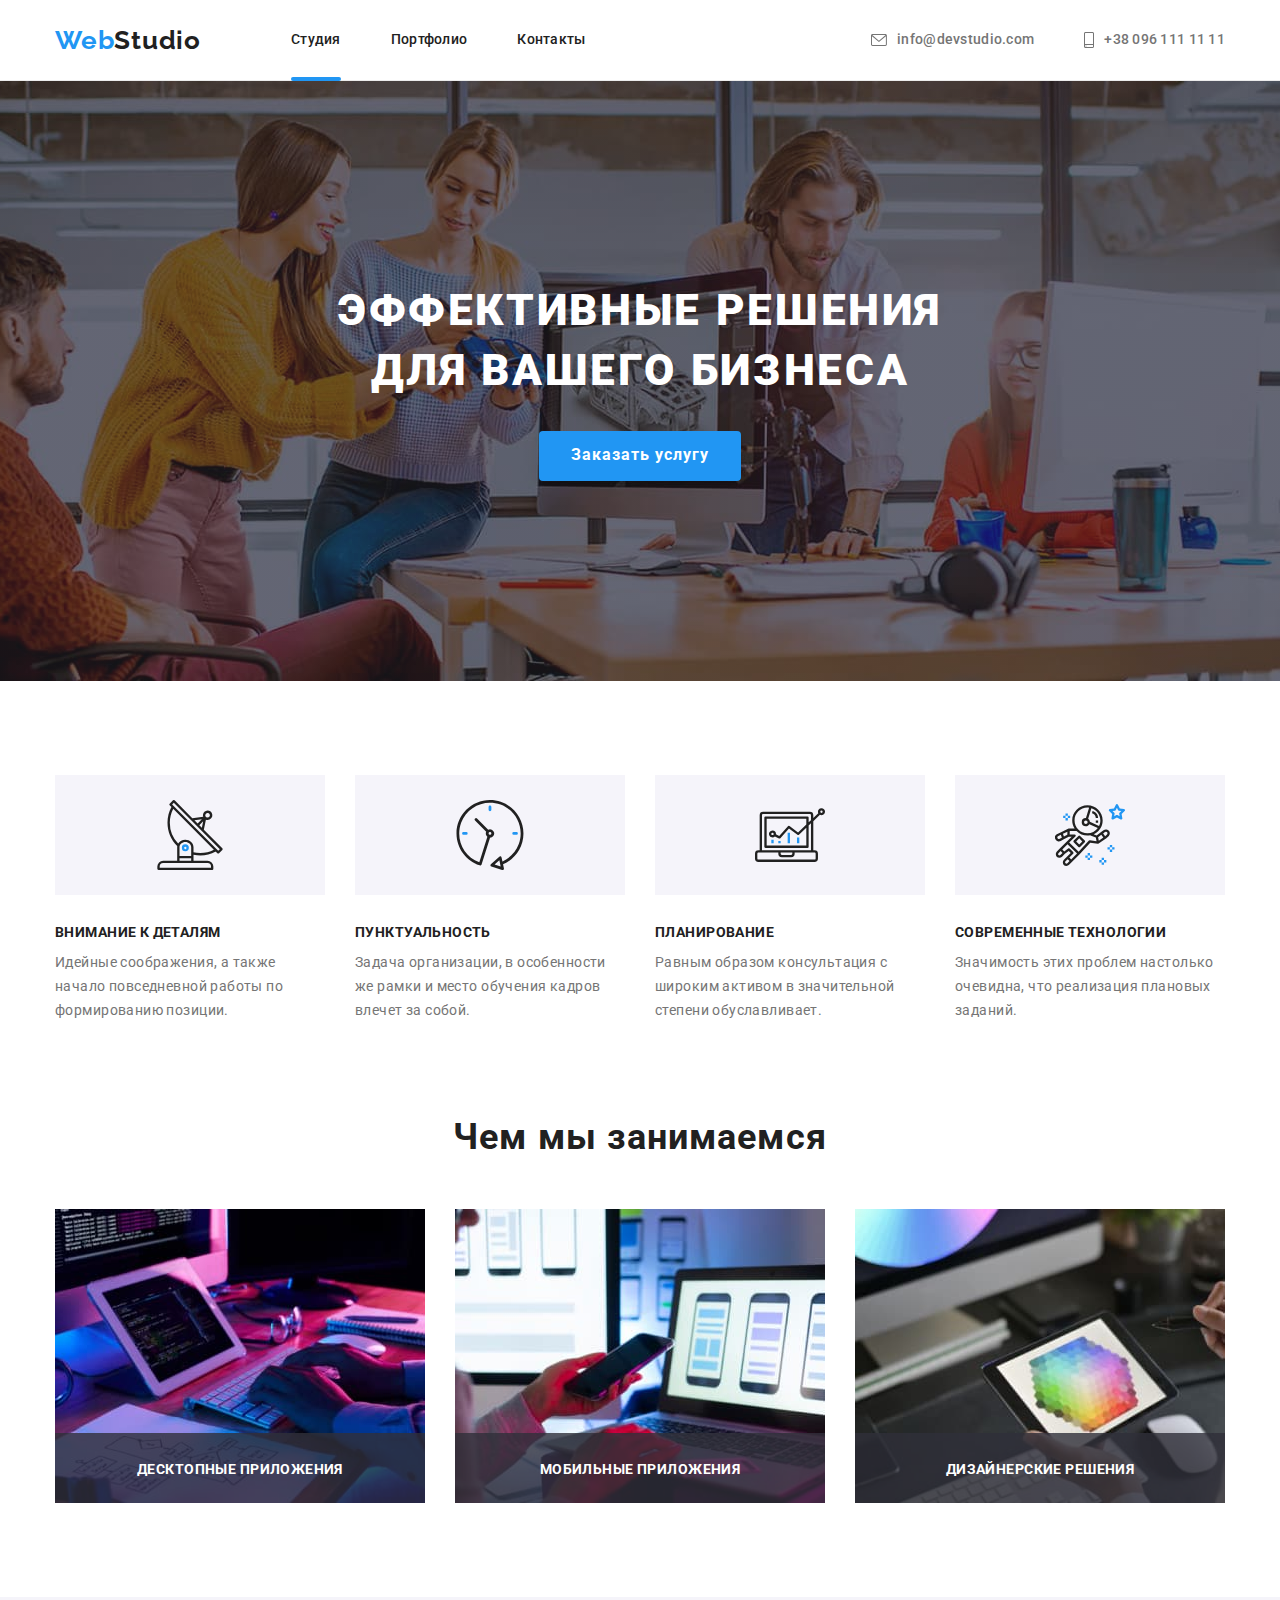
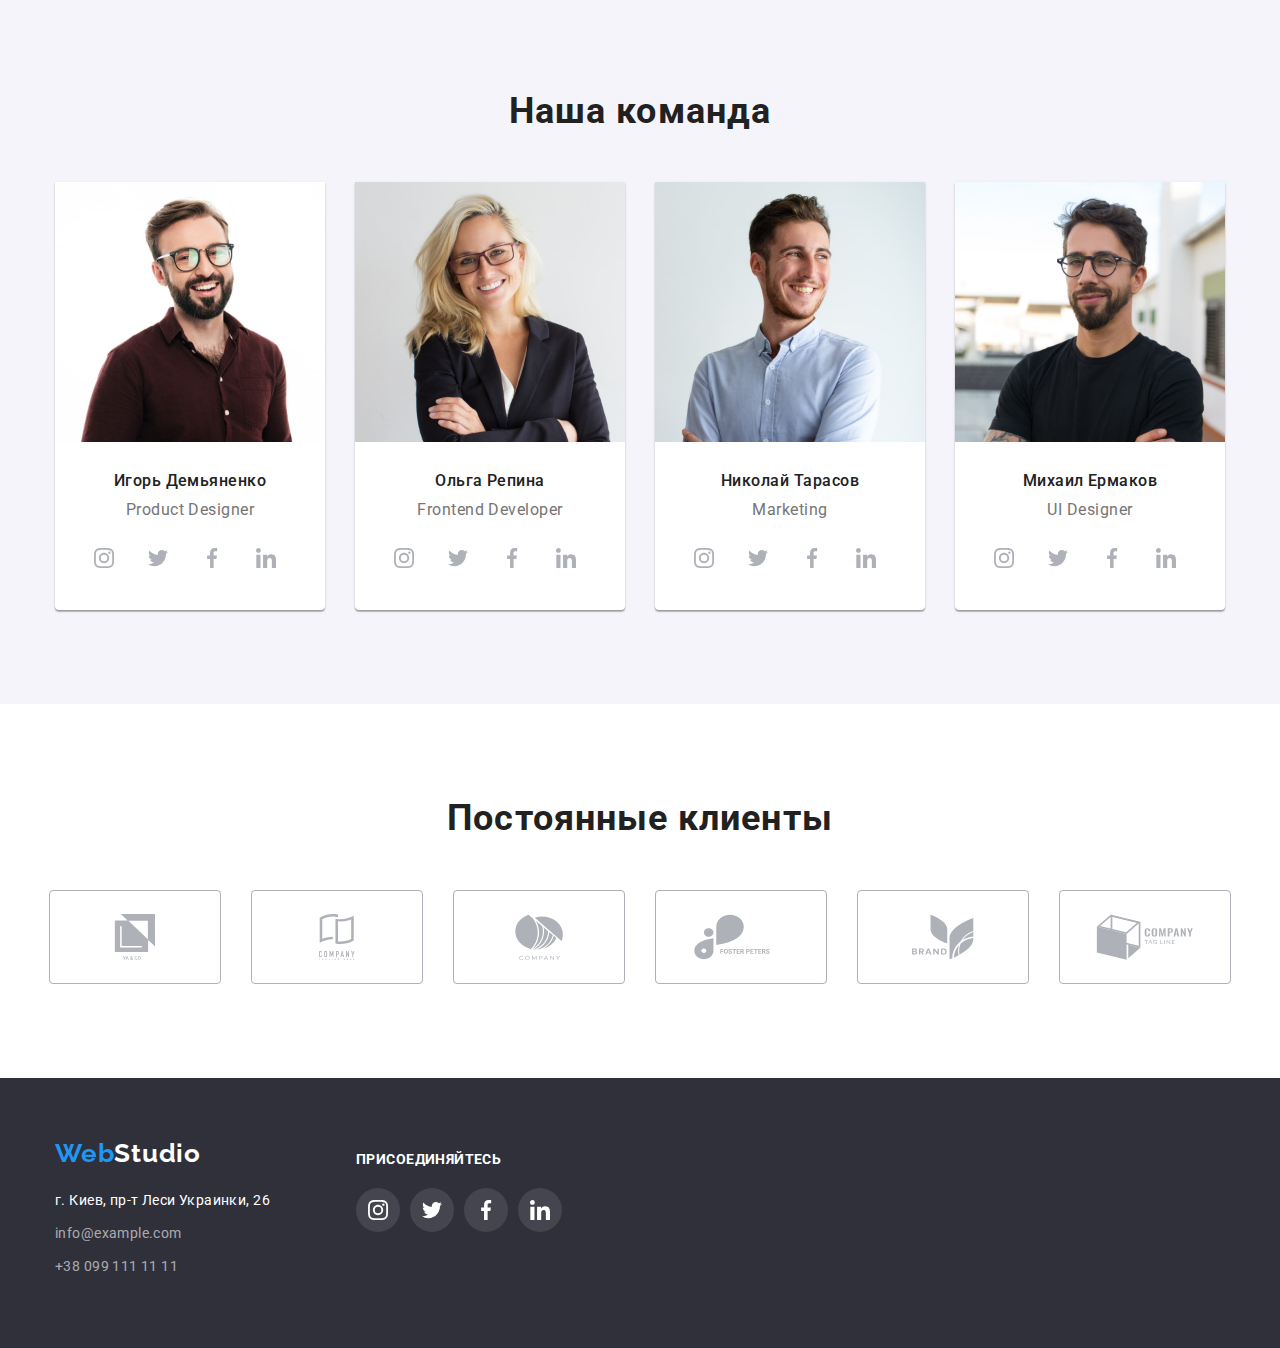
==== index.html @ ad92d6ac "task 6 start" ====
<!DOCTYPE html>
<html lang="ru">
  <head>
    <meta charset="UTF-8" />
    <meta http-equiv="X-UA-Compatible" content="IE=edge" />
    <meta name="viewport" content="width=device-width, initial-scale=1.0" />
    <title>Студия</title>
    <link rel="preconnect" href="https://fonts.googleapis.com" />
    <link rel="preconnect" href="https://fonts.gstatic.com" crossorigin />
    <link
      href="https://fonts.googleapis.com/css2?family=Raleway:wght@700&family=Roboto:wght@400;500;700;900&display=swap"
      rel="stylesheet"
    />
    <link
      rel="stylesheet"
      href="https://cdnjs.cloudflare.com/ajax/libs/modern-normalize/1.1.0/modern-normalize.min.css"
    />
    <link rel="stylesheet" href="./css/styles.css" />
  </head>
  <body>
    <!--header-->
    <header class="header">
      <div class="container">
        <nav class="main-nav">
          <a href="./index.html" class="logo logo-header"
            ><span class="logo-span">Web</span>Studio</a
          >
          <ul class="nav list">
            <li class="item">
              <a href="./index.html" class="link current">Студия</a>
            </li>
            <li class="item">
              <a href="./portfolio.html" class="link">Портфолио</a>
            </li>
            <li class="item"><a href="" class="link">Контакты</a></li>
          </ul>
          <ul class="nav-contakt list">
            <li class="item">
              <a href="mailto:info@devstudio.com" class="link contakt">
                <svg class="icon-header" width="16" height="12">
                  <use href="./images/icon.svg#icon-mail"></use>
                </svg>
                info@devstudio.com</a
              >
            </li>
            <li class="item">
              <a href="tel:+380961111111" class="link contakt">
                <svg class="icon-header" width="10" height="16">
                  <use href="./images/icon.svg#icon-smartphone"></use>
                </svg>
                +38 096 111 11 11</a
              >
            </li>
          </ul>
        </nav>
      </div>
    </header>
    <!--main-->
    <main>
      <!--order-->
      <section class="order">
        <h1 class="order-title">
          Эффективные решения <br />
          для вашего бизнеса
        </h1>
        <button
          data-modal-open
          class="order-button"
          name="button_order"
          type="button"
        >
          Заказать услугу
        </button>
        <div class="backdrop is-hidden" data-modal>
          <div class="modal">
            <button class="button-modal" type="button" data-modal-close>
              <svg class="close-icon">
                <use href="./images/icon.svg#icon-close"></use>
              </svg>
            </button>
          </div>
        </div>
      </section>
      <!-- our strengths-->
      <section class="section strengths">
        <div class="container">
          <h2 class="hide">Наши сильные качества</h2>
          <ul class="strengths-list list">
            <li class="item">
              <div class="icon-strengths-fon">
                <svg class="icon-strengths">
                  <use href="./images/icon.svg#icon-antenna"></use>
                </svg>
              </div>
              <h3 class="strengths-title">Внимание к деталям</h3>
              <p class="strengths-text">
                Идейные соображения, а также начало повседневной работы по
                формированию позиции.
              </p>
            </li>
            <li class="item">
              <div class="icon-strengths-fon">
                <svg class="icon-strengths">
                  <use href="./images/icon.svg#icon-clock"></use>
                </svg>
              </div>
              <h3 class="strengths-title">Пунктуальность</h3>
              <p class="strengths-text">
                Задача организации, в особенности же рамки и место обучения
                кадров влечет за собой.
              </p>
            </li>
            <li class="item">
              <div class="icon-strengths-fon">
                <svg class="icon-strengths">
                  <use href="./images/icon.svg#icon-diagram"></use>
                </svg>
              </div>
              <h3 class="strengths-title">Планирование</h3>
              <p class="strengths-text">
                Равным образом консультация с широким активом в значительной
                степени обуславливает.
              </p>
            </li>
            <li class="item">
              <div class="icon-strengths-fon">
                <svg class="icon-strengths">
                  <use href="./images/icon.svg#icon-astronaut"></use>
                </svg>
              </div>
              <h3 class="strengths-title">Современные технологии</h3>
              <p class="strengths-text">
                Значимость этих проблем настолько очевидна, что реализация
                плановых заданий.
              </p>
            </li>
          </ul>
        </div>
      </section>
      <!--project -->
      <section class="section">
        <div class="container">
          <h2 class="section-title">Чем мы занимаемся</h2>
          <ul class="project-list list">
            <li class="item">
              <div class="project-name">
                <img
                  src="./images/box_1.jpg"
                  alt="Проект-1"
                  width="370"
                  height="294"
                />
                <p class="project-label">Десктопные приложения</p>
              </div>
            </li>
            <li class="item">
              <div class="project-name">
                <img
                  src="./images/box_2.jpg"
                  alt="Проект-2"
                  width="370"
                  height="294"
                />
                <p class="project-label">Мобильные приложения</p>
              </div>
            </li>
            <li class="item">
              <div class="project-name">
                <img
                  src="./images/box_3.jpg"
                  alt="Проект-3"
                  width="370"
                  height="294"
                />
                <p class="project-label">Дизайнерские решения</p>
              </div>
            </li>
          </ul>
        </div>
      </section>
      <!--team-->
      <section class="section team">
        <div class="container">
          <h2 class="section-title">Наша команда</h2>
          <ul class="team-list list">
            <li class="item">
              <img
                src="./images/team_card_1.jpg"
                alt="Игорь Демьяненко"
                width="270"
                height="260"
              />
              <div class="team-text-title">
                <h3 class="team-title">Игорь Демьяненко</h3>
                <p class="team-text">Product Designer</p>
                <ul class="social-list list">
                  <li class="item-social">
                    <a href="" class="social-team">
                      <svg class="icon-team">
                        <use href="./images/icon.svg#icon-instagram"></use>
                      </svg>
                    </a>
                  </li>
                  <li class="item-social">
                    <a href="" class="social-team">
                      <svg class="icon-team">
                        <use href="./images/icon.svg#icon-twitter"></use>
                      </svg>
                    </a>
                  </li>
                  <li class="item-social">
                    <a href="" class="social-team">
                      <svg class="icon-team">
                        <use href="./images/icon.svg#icon-facebook"></use>
                      </svg>
                    </a>
                  </li>
                  <li class="item-social">
                    <a href="" class="social-team">
                      <svg class="icon-team">
                        <use href="./images/icon.svg#icon-linkedin"></use>
                      </svg>
                    </a>
                  </li>
                </ul>
              </div>
            </li>
            <li class="item">
              <img
                src="./images/team_card_2.jpg"
                alt="Ольга Репина"
                width="270"
                height="260"
              />
              <div class="team-text-title">
                <h3 class="team-title">Ольга Репина</h3>
                <p class="team-text">Frontend Developer</p>
                <ul class="social-list list">
                  <li class="item-social">
                    <a href="" class="social-team">
                      <svg class="icon-team">
                        <use href="./images/icon.svg#icon-instagram"></use>
                      </svg>
                    </a>
                  </li>
                  <li class="item-social">
                    <a href="" class="social-team">
                      <svg class="icon-team">
                        <use href="./images/icon.svg#icon-twitter"></use>
                      </svg>
                    </a>
                  </li>
                  <li class="item-social">
                    <a href="" class="social-team">
                      <svg class="icon-team">
                        <use href="./images/icon.svg#icon-facebook"></use>
                      </svg>
                    </a>
                  </li>
                  <li class="item-social">
                    <a href="" class="social-team">
                      <svg class="icon-team">
                        <use href="./images/icon.svg#icon-linkedin"></use>
                      </svg>
                    </a>
                  </li>
                </ul>
              </div>
            </li>
            <li class="item">
              <img
                src="./images/team_card_3.jpg"
                alt="Николай Тарасов"
                width="270"
                height="260"
              />
              <div class="team-text-title">
                <h3 class="team-title">Николай Тарасов</h3>
                <p class="team-text">Marketing</p>
                <ul class="social-list list">
                  <li class="item-social">
                    <a href="" class="social-team">
                      <svg class="icon-team">
                        <use href="./images/icon.svg#icon-instagram"></use>
                      </svg>
                    </a>
                  </li>
                  <li class="item-social">
                    <a href="" class="social-team">
                      <svg class="icon-team">
                        <use href="./images/icon.svg#icon-twitter"></use>
                      </svg>
                    </a>
                  </li>
                  <li class="item-social">
                    <a href="" class="social-team">
                      <svg class="icon-team">
                        <use href="./images/icon.svg#icon-facebook"></use>
                      </svg>
                    </a>
                  </li>
                  <li class="item-social">
                    <a href="" class="social-team">
                      <svg class="icon-team">
                        <use href="./images/icon.svg#icon-linkedin"></use>
                      </svg>
                    </a>
                  </li>
                </ul>
              </div>
            </li>
            <li class="item">
              <img
                src="./images/team_card_4.jpg"
                alt="Михаил Ермаков"
                width="270"
                height="260"
              />
              <div class="team-text-title">
                <h3 class="team-title">Михаил Ермаков</h3>
                <p class="team-text">UI Designer</p>
                <ul class="social-list list">
                  <li class="item-social">
                    <a href="" class="social-team">
                      <svg class="icon-team">
                        <use href="./images/icon.svg#icon-instagram"></use>
                      </svg>
                    </a>
                  </li>
                  <li class="item-social">
                    <a href="" class="social-team">
                      <svg class="icon-team">
                        <use href="./images/icon.svg#icon-twitter"></use>
                      </svg>
                    </a>
                  </li>
                  <li class="item-social">
                    <a href="" class="social-team">
                      <svg class="icon-team">
                        <use href="./images/icon.svg#icon-facebook"></use>
                      </svg>
                    </a>
                  </li>
                  <li class="item-social">
                    <a href="" class="social-team">
                      <svg class="icon-team">
                        <use href="./images/icon.svg#icon-linkedin"></use>
                      </svg>
                    </a>
                  </li>
                </ul>
              </div>
            </li>
          </ul>
        </div>
      </section>
      <section class="section client">
        <h2 class="section-title">Постоянные клиенты</h2>
        <ul class="client-list list">
          <li class="item-client">
            <a href="" class="link-icon-client">
              <svg class="icon-client">
                <use href="./images/icon.svg#icon-company"></use>
              </svg>
            </a>
          </li>
          <li class="item-client">
            <a href="" class="link-icon-client">
              <svg class="icon-client">
                <use href="./images/icon.svg#icon-company1"></use>
              </svg>
            </a>
          </li>
          <li class="item-client">
            <a href="" class="link-icon-client">
              <svg class="icon-client">
                <use href="./images/icon.svg#icon-company2"></use>
              </svg>
            </a>
          </li>
          <li class="item-client">
            <a href="" class="link-icon-client">
              <svg class="icon-client">
                <use href="./images/icon.svg#icon-company3"></use>
              </svg>
            </a>
          </li>
          <li class="item-client">
            <a href="" class="link-icon-client">
              <svg class="icon-client">
                <use href="./images/icon.svg#icon-company4"></use>
              </svg>
            </a>
          </li>
          <li class="item-client">
            <a href="" class="link-icon-client">
              <svg class="icon-client">
                <use href="./images/icon.svg#icon-company5"></use>
              </svg>
            </a>
          </li>
        </ul>
      </section>
    </main>
    <!--footer-->
    <footer class="footer">
      <div class="container">
        <ul class="footer-list list">
          <li class="item">
            <a href="./index.html" class="logo"
              ><span class="logo-span">Web</span>Studio</a
            >
            <address class="address">
              <ul class="list">
                <li class="list-address">
                  <a
                    href="https://goo.gl/maps/rNsayfPr7um2PbQCA"
                    target="_blank"
                    class="link-google"
                    >г. Киев, пр-т Леси Украинки, 26
                  </a>
                </li>
                <li class="list-address">
                  <a href="mailto:info@example.com" class="link link-footer"
                    >info@example.com</a
                  >
                </li>
                <li class="list-address">
                  <a href="tel:+380991111111" class="link link-footer"
                    >+38 099 111 11 11</a
                  >
                </li>
              </ul>
            </address>
          </li>
          <li class="item">
            <h3 class="social-title">ПРИСОЕДИНЯЙТЕСЬ</h3>
            <ul class="footer-social-list list">
              <li class="footer-item-social">
                <a href="" class="link-icon-footer">
                  <svg class="icon-footer">
                    <use href="./images/icon.svg#icon-instagram"></use>
                  </svg>
                </a>
              </li>
              <li class="footer-item-social">
                <a href="" class="link-icon-footer">
                  <svg class="icon-footer">
                    <use href="./images/icon.svg#icon-twitter"></use>
                  </svg>
                </a>
              </li>
              <li class="footer-item-social">
                <a href="" class="link-icon-footer">
                  <svg class="icon-footer">
                    <use href="./images/icon.svg#icon-facebook"></use>
                  </svg>
                </a>
              </li>
              <li class="footer-item-social">
                <a href="" class="link-icon-footer">
                  <svg class="icon-footer">
                    <use href="./images/icon.svg#icon-linkedin"></use>
                  </svg>
                </a>
              </li>
            </ul>
          </li>
        </ul>
      </div>
    </footer>
    <script src="./js/modal.js"></script>
  </body>
</html>
---- css/styles.css ----
:root {
  --main-text-color: #212121;
  --second-text-color: #757575;
  --blue-color: #2196f3;
  --white-color: #fff;
  --background-color: #2f303a;
  --footer-link-color: rgba(255, 255, 255, 0.6);
  --main-background-color: #e5e5e5;
  --second-background-color: #f5f4fa;
  --header-border-color: #ececec;
  --portfolio-border-color: #eee;
  --social-team-color: #afb1b8;
  --social-footer-color: rgba(255, 255, 255, 0.1);
  --order-background-color: #c4c4c4;
  --backdrop-background-color: rgba(0, 0, 0, 0.2);
  --project-name-background-color: rgba(47, 48, 58, 0.8);
}
body {
  font-family: "Roboto", sans-serif;
  color: var(--main-text-color);
  background-color: var(--white-color);
}
/* Утиліти */
:active,
:hover,
:focus {
  outline: 0;
  outline-offset: 0;
}

h2,
h3,
h4,
h5 {
  font-size: 100%;
  font-weight: normal;
}
.list {
  padding: 0;
  margin: 0;
  list-style: none;
}
.container {
  margin-left: auto;
  margin-right: auto;
  padding-left: 15px;
  padding-right: 15px;
  width: 1200px;
}
.section {
  padding-top: 94px;
  padding-bottom: 94px;
}
/* button */
.portfolio-button {
  font-weight: 500;
  font-size: 16px;
  line-height: 1.62;
  text-align: center;
  letter-spacing: 0.03em;
  border-radius: 4px;
  border: none;
  cursor: pointer;
  padding-left: 22px;
  padding-right: 22px;
  padding-top: 6px;
  padding-bottom: 6px;
  background-color: var(--second-background-color);

  transition: color 250ms cubic-bezier(0.4, 0, 0.2, 1),
    background-color 250ms cubic-bezier(0.4, 0, 0.2, 1),
    box-shadow 250ms cubic-bezier(0.4, 0, 0.2, 1),
    border-radius 250ms cubic-bezier(0.4, 0, 0.2, 1);
}

.portfolio-button:hover,
.portfolio-button:focus {
  color: var(--white-color);
  background-color: var(--blue-color);
  box-shadow: 0px 3px 1px rgba(0, 0, 0, 0.1), 0px 1px 2px rgba(0, 0, 0, 0.08),
    0px 2px 2px rgba(0, 0, 0, 0.12);
  border-radius: 4px;
}
.order-button {
  font-weight: 700;
  font-size: 16px;
  line-height: 1.16;
  letter-spacing: 0.06em;
  box-shadow: 0px 4px 4px rgba(0, 0, 0, 0.15);
  border-radius: 4px;
  border: none;
  cursor: pointer;
  min-width: 200px;
  min-height: 50px;
  padding: 10px 32px;
  color: var(--white-color);
  background-color: var(--blue-color);
}
/* header */

.header {
  border-bottom: 1px solid var(--header-border-color);
}

.main-nav {
  font-weight: 500;
  font-size: 14px;
  line-height: 1.14;
  letter-spacing: 0.02em;
  display: flex;
  align-items: center;
}
.nav {
  display: flex;
  margin-left: 90px;
}
.nav .item:not(:last-child) {
  margin-right: 50px;
}
.main-nav .link {
  display: block;
  padding-top: 32px;
  padding-bottom: 32px;
}
.current {
  position: relative;
}

.current::after {
  content: "";

  position: absolute;
  left: 0;
  bottom: -1px;
  display: block;
  width: 100%;

  height: 4px;
  border-radius: 2px;
  background-color: var(--blue-color);
}
.hide {
  display: none;
}

.link {
  color: var(--main-text-color);
  text-decoration: none;

  transition: fill 250ms cubic-bezier(0.4, 0, 0.2, 1),
    color 250ms cubic-bezier(0.4, 0, 0.2, 1);
}
.link:hover,
.link:focus {
  color: var(--blue-color);
  fill: var(--blue-color);
}
.nav-contakt,
.nav-contakt .link {
  display: flex;
  margin-left: auto;
  align-items: center;
}

.nav-contakt .item:not(:last-child) {
  margin-right: 50px;
}
.contakt {
  color: var(--second-text-color);
  fill: var(--second-text-color);
}
.icon-header {
  margin-right: 10px;
}

/* portfolio */
.portfolio-nav {
  margin-bottom: 50px;
  display: flex;
  justify-content: center;
}
.portfolio-nav .item {
  margin-right: 8px;
}
.portfolio-project {
  display: flex;
  flex-wrap: wrap;
  position: relative;
}

.portfolio-project img {
  display: block;
}
.portfolio-project .item {
  /* width: calc(100%-60px / 3); */

  margin-right: 30px;
  margin-bottom: 30px;
  cursor: pointer;
  width: 370px;

  transition: box-shadow 250ms cubic-bezier(0.4, 0, 0.2, 1);
}

.portfolio-project .item:hover {
  box-shadow: 0px 1px 1px rgba(0, 0, 0, 0.12), 0px 4px 4px rgba(0, 0, 0, 0.06),
    1px 4px 6px rgba(0, 0, 0, 0.16);
}
.box {
  overflow: hidden;
  position: relative;
}

.description {
  margin: 0;
  padding: 0;
  top: 0;
  left: 0;
  width: 100%;
  height: 100%;
  content: "";
  position: absolute;
  background-color: rgba(33, 150, 243, 0.9);

  opacity: 0;
  transform: translateY(+100%);
  transition: transform 250ms cubic-bezier(0.4, 0, 0.2, 1),
    opacity 250ms cubic-bezier(0.4, 0, 0.2, 1);
}

.item:hover .description {
  transform: translateY(0);
  opacity: 1;
}
.description > p {
  margin: 0;
  font-size: 18px;
  line-height: 1.55;
  letter-spacing: 0.03em;
  color: var(--white-color);
  padding-left: 24px;
  padding-right: 24px;
  padding-top: 63px;
  padding-bottom: 63px;
}

.portfolio-border {
  border: 1px solid var(--portfolio-border-color);
  padding-left: 24px;
  padding-right: 24px;
  padding-top: 20px;
  padding-bottom: 20px;
}
.portfolio-project .item:nth-child(3n) {
  margin-right: 0;
}
.portfolio-project .item:nth-last-child(-n + 3) {
  margin-bottom: 0;
}
.portfolio-title {
  margin-top: 0px;
  margin-bottom: 4px;
  font-weight: 700;
  font-size: 18px;
  line-height: 2;
  letter-spacing: 0.06em;
}
.portfolio-text {
  margin-bottom: 0px;
  margin-top: 0;
  font-size: 16px;
  line-height: 1.87;
  letter-spacing: 0.03em;
  color: var(--second-text-color);
}
/* order */
.order {
  padding-top: 200px;
  padding-bottom: 200px;
  background-repeat: no-repeat;
  background-position: center;
  background-size: cover;
  text-align: center;
  margin-left: auto;
  margin-right: auto;
  max-width: 1600px;
  min-height: 600px;
  background-image: linear-gradient(
      to right,
      rgba(47, 48, 58, 0.4),
      rgba(47, 48, 58, 0.4)
    ),
    url("../images/bg-hero.jpg");
  background-color: var(--order-background-color);
}
.order-title {
  margin-top: 0;
  margin-bottom: 30px;
  font-weight: 900;
  font-size: 44px;
  line-height: 1.36;
  letter-spacing: 0.06em;
  text-transform: uppercase;
  color: var(--white-color);
}
.section-title {
  margin-top: 0;
  margin-bottom: 50px;
  font-weight: 700;
  font-size: 36px;
  line-height: 1.16;
  text-align: center;
  letter-spacing: 0.03em;
}

.backdrop.is-hidden {
  opacity: 0;
  pointer-events: none;
}
.backdrop.is-hidden .modal {
  transform: translate(-50%, -50%) scale(1.1);
}
.backdrop {
  position: fixed;
  top: 0;
  left: 0;
  width: 100%;
  height: 100%;
  z-index: 99;

  background-color: var(--backdrop-background-color);

  opacity: 1;
  transition: opacity 250ms cubic-bezier(0.4, 0, 0.2, 1);
}
.modal {
  position: absolute;
  top: 50%;
  left: 50%;
  transform: translate(-50%, -50%) scale(1);
  transition: transform 250ms cubic-bezier(0.4, 0, 0.2, 1);

  width: 528px;
  height: 581px;

  background-color: var(--white-color);
}

.close-icon {
  width: 30px;
  height: 30px;
}
.button-modal {
  display: flex;
  margin-left: auto;
  margin-right: 8px;
  margin-top: 8px;

  border-radius: 50%;
  border: none;
  padding: 0;
  background: none;
  cursor: pointer;
}
/* our strengths */

.section.strengths {
  padding-bottom: 0;
}

.strengths-title {
  margin-top: 0;
  margin-bottom: 10px;
  font-weight: 700;
  font-size: 14px;
  line-height: 1.14;
  letter-spacing: 0.03em;
  text-transform: uppercase;
}
.strengths-text {
  margin-top: 0;
  margin-bottom: 0;
  font-size: 14px;
  line-height: 1.71;
  letter-spacing: 0.03em;
  color: var(--second-text-color);
}
.strengths-list {
  display: flex;
  flex-wrap: wrap;
}
.strengths-list .item {
  width: 270px;
}

.strengths-list .item:not(:last-child) {
  margin-right: 30px;
}

.icon-strengths-fon {
  display: flex;
  justify-content: center;
  align-items: center;

  padding: 0;
  border: none;
  background: var(--second-background-color);
  height: 120px;
  width: 270px;
  margin-bottom: 30px;
  cursor: pointer;
}
.icon-strengths {
  width: 70px;
  height: 70px;
}
/* .icon-strengths-fon:hover {
  box-shadow: 0px 1px 1px rgba(0, 0, 0, 0.12), 0px 4px 4px rgba(0, 0, 0, 0.06),
    1px 4px 6px rgba(0, 0, 0, 0.16);
} */
/* .strengths-list .item::before {
  display: block;
  content: "";
  height: 120px;
  background: var(--second-background-color);
  background-size: 70px 70px;
  background-repeat: no-repeat;
  background-position: center;
  margin-bottom: 30px;
}

.strengths-list .item:nth-child(1)::before {
  background-image: url("../images/antenna.svg");
}
.strengths-list .item:nth-child(2)::before {
  background-image: url("../images/clock.svg");
}
.strengths-list .item:nth-child(3)::before {
  background-image: url("../images/diagram.svg");
}
.strengths-list .item:nth-child(4)::before {
  background-image: url("../images/astronaut.svg");
} */
/* project */
.project-list {
  display: flex;
  flex-wrap: wrap;
}
.project-list .item {
  width: 370px;
  height: 294px;

  margin-right: 30px;
  margin-bottom: 30px;
}
.project-list .item:nth-child(3n) {
  margin-right: 0;
}
.project-list .item:nth-last-child(-n + 3) {
  margin-bottom: 0;
}
.project-name {
  position: relative;
}
.project-name img {
  display: block;
}
.project-name > .project-label {
  position: absolute;

  margin: 0;
  bottom: 0;
  left: 0;
  width: 100%;
  height: 70px;
  padding-top: 27px;
  padding-bottom: 27px;

  text-align: center;
  color: var(--white-color);
  font-weight: 700;
  font-size: 14px;
  line-height: 1.35;
  text-align: center;
  letter-spacing: 0.03em;
  text-transform: uppercase;

  background-color: var(--project-name-background-color);
}
/* team */
.team {
  background-color: var(--second-background-color);
}

.team img {
  display: block;
}
.team-text-title {
  text-align: center;
  padding-top: 30px;
  padding-bottom: 30px;
  font-size: 16px;
  line-height: 1.18;
  letter-spacing: 0.03em;
}
.social-list {
  display: flex;
  flex-wrap: wrap;
  justify-content: center;
  margin-top: 16px;
}

.item-social:nth-child(4n) {
  margin-right: 0;
}

.social-team {
  display: block;
  margin-right: 10px;
  border-radius: 50%;
  fill: var(--social-team-color);

  transition: fill 250ms cubic-bezier(0.4, 0, 0.2, 1),
    background-color 250ms cubic-bezier(0.4, 0, 0.2, 1);
}

.icon-team {
  display: block;
  padding-top: 12px;
  padding-bottom: 12px;
  width: 44px;
  height: 44px;
}
.social-team:hover,
.social-team:focus {
  fill: var(--white-color);
  background-color: var(--blue-color);
}

.team-title {
  margin-top: 0;
  margin-bottom: 10px;
  font-weight: 500;

  color: var(--main-text-color);
}
.team-text {
  margin-bottom: 0px;
  margin-top: 0px;
  color: var(--second-text-color);
}
.team-list {
  display: flex;
  flex-wrap: wrap;
}
.team-list .item {
  background-color: var(--white-color);
  box-shadow: 0px 1px 3px rgba(0, 0, 0, 0.12), 0px 1px 1px rgba(0, 0, 0, 0.14),
    0px 2px 1px rgba(0, 0, 0, 0.2);
  border-radius: 0px 0px 4px 4px;
  margin-right: 30px;
  margin-bottom: 30px;
}
.team-list .item:nth-child(4n) {
  margin-right: 0;
}
.team-list .item:nth-last-child(-n + 4) {
  margin-bottom: 0;
}
/* client */
.client-list {
  display: flex;
  flex-wrap: wrap;
  justify-content: center;
}

.item-client {
  display: flex;
  justify-content: center;
  align-items: center;
  margin-right: 30px;
}

.link-icon-client {
  fill: var(--social-team-color);
  border: 1px solid var(--social-team-color);
  border-radius: 4px;

  transition: fill 250ms cubic-bezier(0.4, 0, 0.2, 1),
    border-color 250ms cubic-bezier(0.4, 0, 0.2, 1);
}
.icon-client {
  display: block;
  padding-top: 23px;
  padding-bottom: 23px;
  width: 170px;
  height: 92px;
}
.item-client:nth-child(6n) {
  margin-right: 0;
}
.link-icon-client:hover,
.link-icon-client:focus {
  fill: var(--blue-color);
  border-color: var(--blue-color);
}

/* footer */
.footer {
  padding-top: 60px;
  padding-bottom: 60px;
  background-color: var(--background-color);
}

.address {
  margin-top: 20px;
  font-style: normal;
  font-size: 14px;
  line-height: 1.71;
  letter-spacing: 0.03em;
}
.list-address {
  margin-top: 0;
  margin-bottom: 9px;
}

.link-google {
  color: var(--white-color);
  text-decoration: none;
}
.link-footer {
  color: var(--footer-link-color);
}

.logo {
  font-family: "Raleway", sans-serif;
  font-weight: 700;
  font-size: 26px;
  line-height: 1.19;
  letter-spacing: 0.03em;
  color: var(--white-color);
  text-decoration: none;
}

.logo-span {
  color: var(--blue-color);
}
.logo-header {
  color: var(--main-text-color);
}

.social-title {
  font-weight: 700;
  font-size: 14px;
  line-height: 1.14;
  letter-spacing: 0.03em;
  text-transform: uppercase;
  color: var(--white-color);
}
.footer-list .item {
  width: 271px;
  margin-right: 30px;
}

.footer-list {
  display: flex;
}

.footer-social-list {
  display: flex;
  flex-wrap: wrap;
  margin-top: 20px;
}

.footer-item-social {
  display: flex;
  margin-right: 10px;
  width: 44px;
  height: 44px;
  align-items: center;
  justify-content: center;
}

.footer-item-social:nth-child(4n) {
  margin-right: 0;
}
.link-icon-footer {
  display: block;
  fill: var(--white-color);
  background-color: var(--social-footer-color);
  border-radius: 50%;

  transition: background-color 250ms cubic-bezier(0.4, 0, 0.2, 1);
}

.icon-footer {
  display: block;
  padding-top: 12px;
  padding-bottom: 12px;
  width: 44px;
  height: 44px;
}
.link-icon-footer:hover,
.link-icon-footer:focus {
  background-color: var(--blue-color);
}
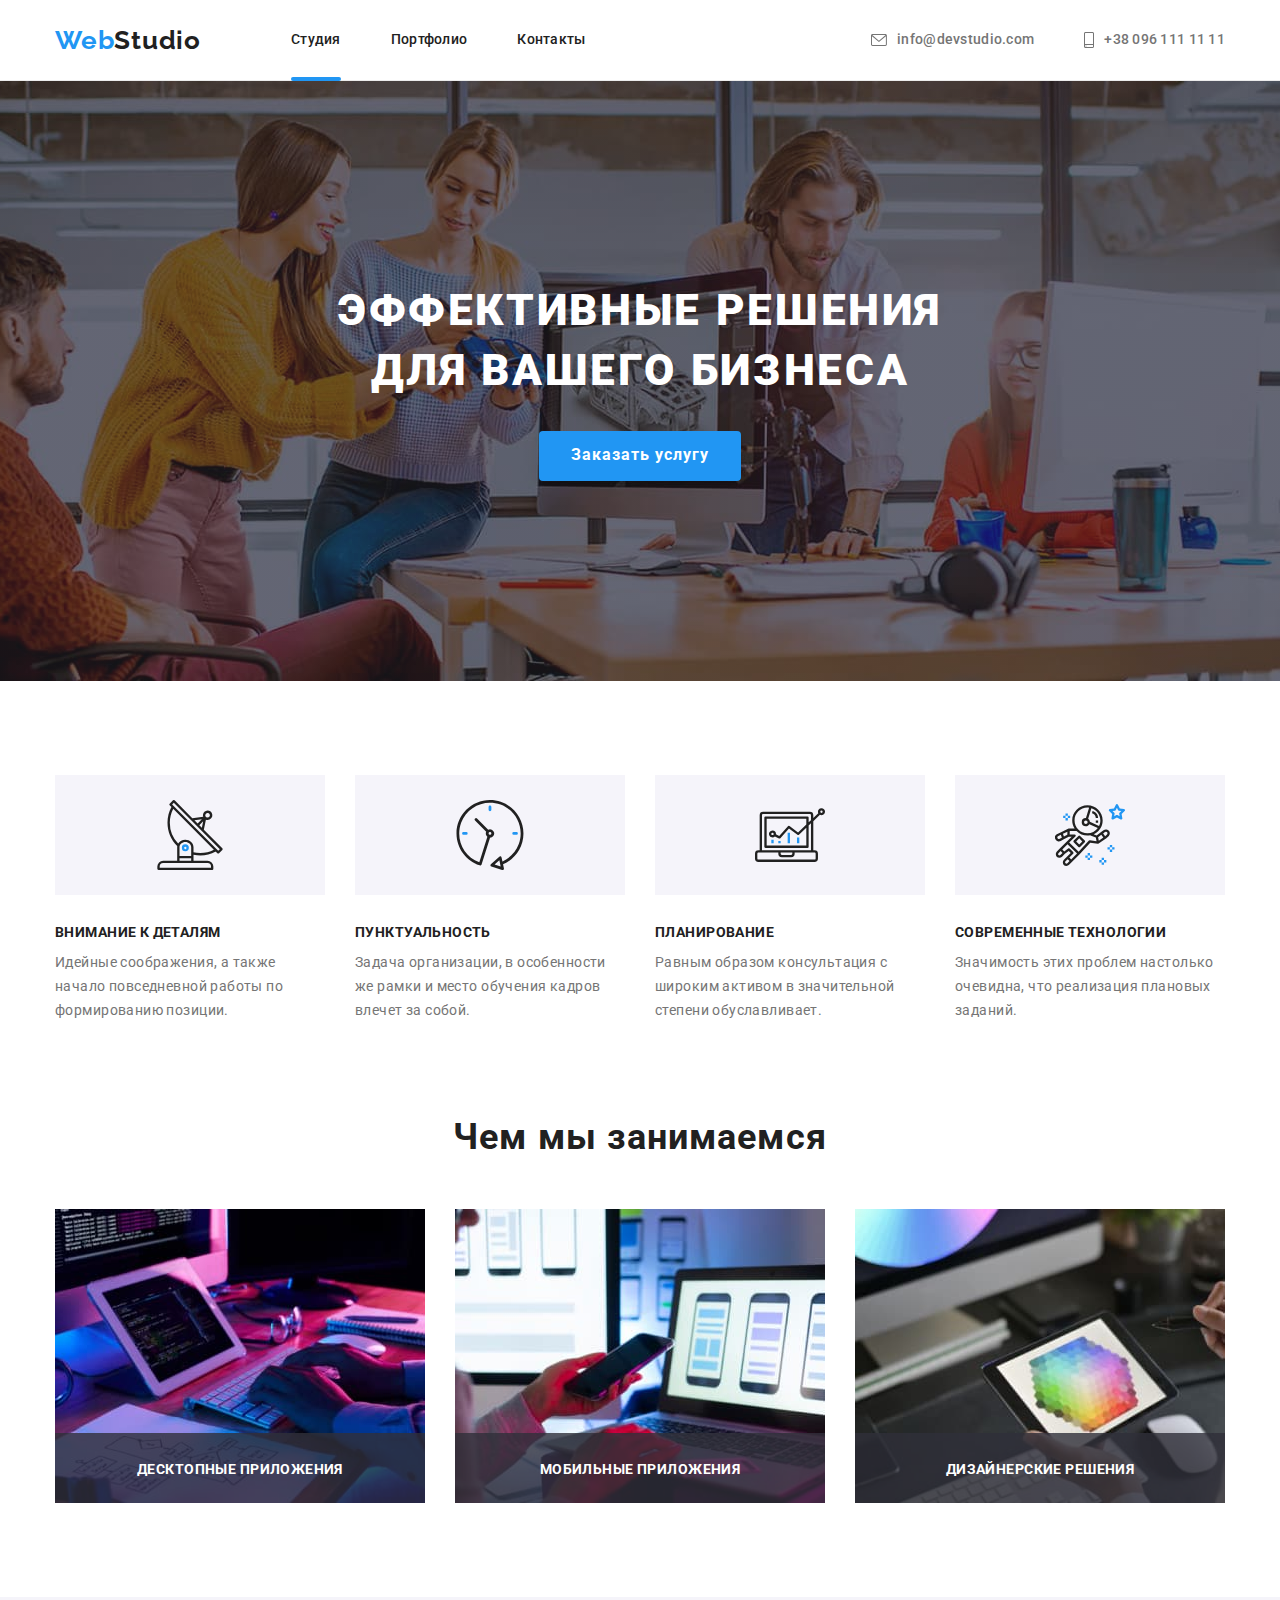
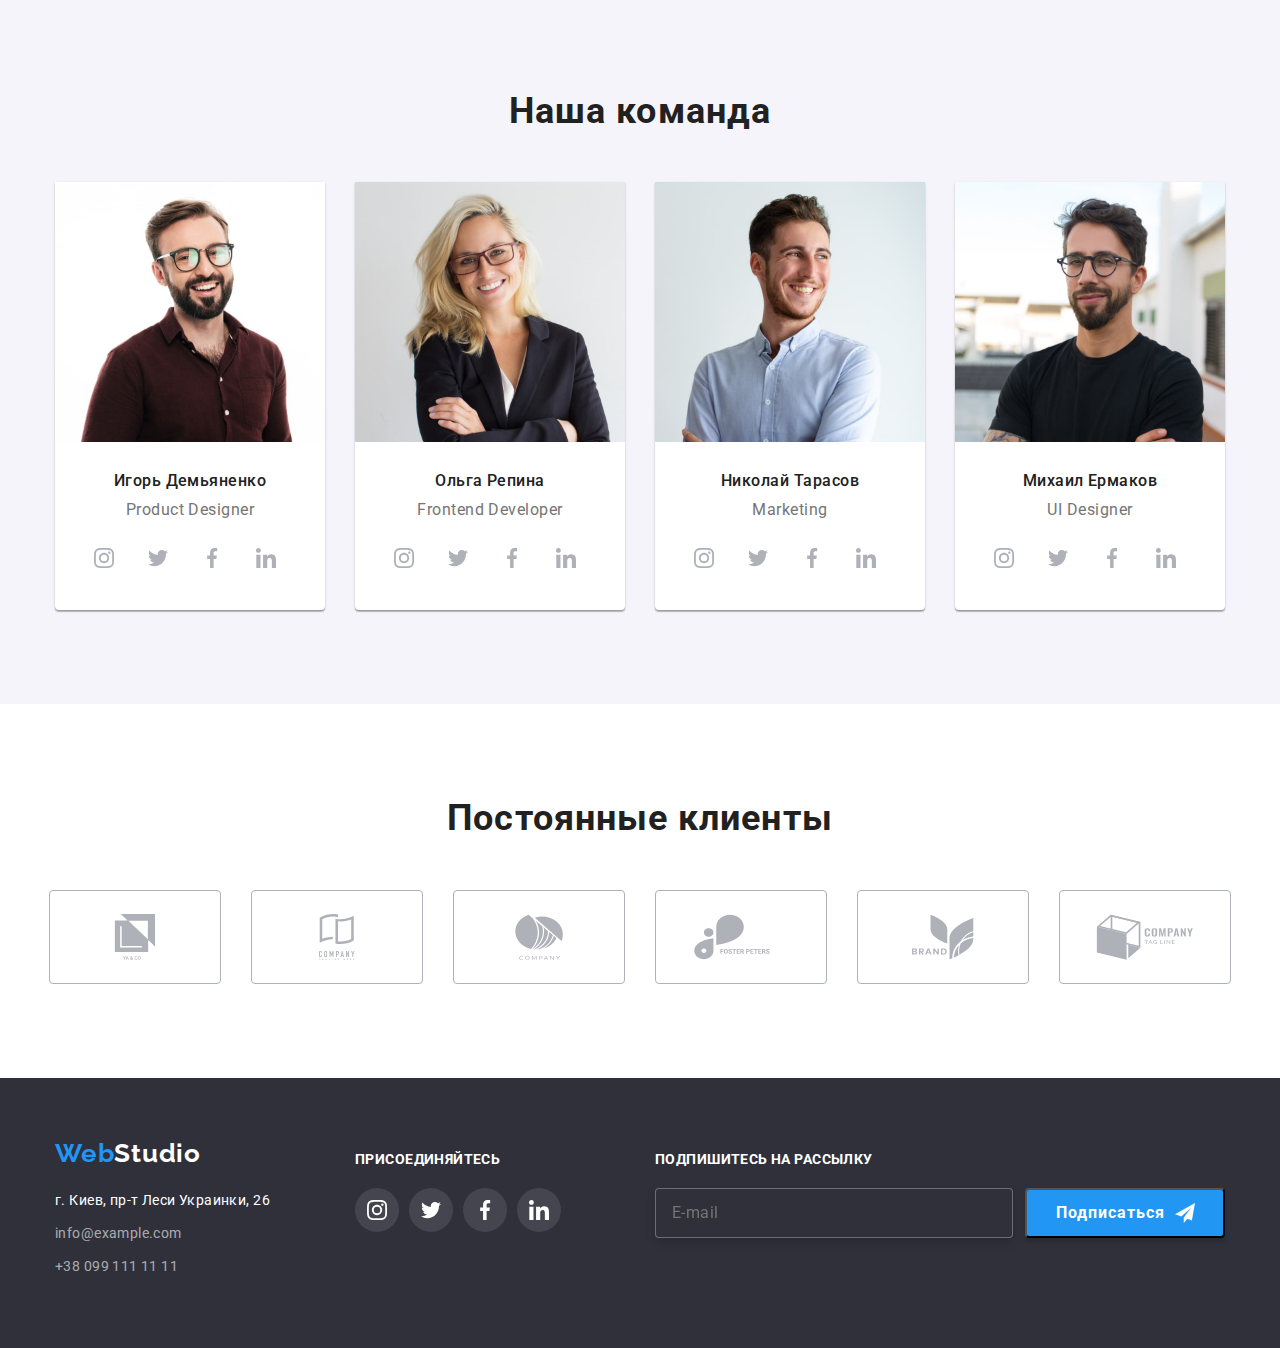
==== commit 7c08c6ac: "task 6 finish" ====
--- a/index.html
+++ b/index.html
@@ -67,8 +67,7 @@
           data-modal-open
           class="order-button"
           name="button_order"
-          type="button"
-        >
+          type="button">
           Заказать услугу
         </button>
         <div class="backdrop is-hidden" data-modal>
@@ -78,6 +77,44 @@
                 <use href="./images/icon.svg#icon-close"></use>
               </svg>
             </button>
+            <h2 class="title-modal">Оставьте свои данные, мы вам перезвоним</h2>
+            <form class="form">
+              <div class="form-input">
+                <label for="name">Имя</label>
+                <input type="text" name="name" id="name" />
+                <svg class="input-icon">
+                  <use href="./images/icon.svg#icon-person-form"></use>
+                </svg>
+              </div>
+              <div class="form-input">
+                <label for="tel">Телефон</label>
+                <input type="tel" name="tel" id="tel" />
+                <svg class="input-icon">
+                  <use href="./images/icon.svg#icon-phone-form"></use>
+                </svg>
+              </div>
+              <div class="form-input">
+                <label for="email">Почта</label>
+                <input type="email" name="email" id="email" />
+                <svg class="input-icon">
+                  <use href="./images/icon.svg#icon-email-form"></use>
+                </svg>
+              </div>
+              <div class="form-input form-end">
+                <label for="feedback">Комментарий</label>
+                <textarea
+                  name="feedback"
+                  id="feedback"
+                  rows="4"
+                  placeholder="Введите текст"></textarea>
+              </div>
+              <label class="label-checkbox">
+                <input class="checkbox" type="checkbox" name="policy" />
+                <span class="checkbox-icon"></span>
+                <span class="label">Cоглашаюсь с рассылкой и принимаю
+                <a href=""> Условия договора</a></label></span>
+                <button class="order-button" type="submit">Отправить</button>
+            </form>
           </div>
         </div>
       </section>
@@ -407,9 +444,8 @@
       <div class="container">
         <ul class="footer-list list">
           <li class="item">
-            <a href="./index.html" class="logo"
-              ><span class="logo-span">Web</span>Studio</a
-            >
+            <a href="./index.html" class="logo">
+              <span class="logo-span">Web</span>Studio</a>
             <address class="address">
               <ul class="list">
                 <li class="list-address">
@@ -466,6 +502,24 @@
               </li>
             </ul>
           </li>
+          <li class="item-form">
+             <form>
+                <p class="social-title">Подпишитесь на рассылку</p>
+            <ul class="footer-form list">
+              <li class="footer-item-form">
+                <label class="label-footer">
+                <input type="email" placeholder="E-mail">
+                </label>       
+                <button class="button-footer" type="submit">Подписаться
+                  <svg class="icon-button-footer">
+                    <use href="./images/icon.svg#icon-send"></use>
+                  </svg>
+                </button>        
+                </li>
+                </ul>
+              </form>
+            </ul>
+          </li>
         </ul>
       </div>
     </footer>
--- a/css/styles.css
+++ b/css/styles.css
@@ -344,6 +344,9 @@
   height: 581px;
 
   background-color: var(--white-color);
+  box-shadow: 0px 1px 3px rgba(0, 0, 0, 0.12), 0px 1px 1px rgba(0, 0, 0, 0.14),
+    0px 2px 1px rgba(0, 0, 0, 0.2);
+  border-radius: 4px;
 }
 
 .close-icon {
@@ -361,6 +364,136 @@
   padding: 0;
   background: none;
   cursor: pointer;
+}
+
+.button-modal:hover,
+.button-modal:focus {
+  fill: var(--blue-color);
+}
+
+.form {
+  margin-left: 40px;
+  margin-right: 40px;
+
+  color: var(--second-text-color);
+}
+
+.form-input {
+  position: relative;
+  margin-bottom: 10px;
+  display: flex;
+  text-align: left;
+  flex-direction: column;
+}
+.form-input textarea,
+.form-input input {
+  padding-top: 12px;
+  padding-bottom: 12px;
+  padding-left: 42px;
+  padding-right: 16px;
+
+  border: 1px solid rgba(33, 33, 33, 0.2);
+  box-sizing: border-box;
+  border-radius: 4px;
+  resize: none;
+
+  transition: border-color 250ms cubic-bezier(0.4, 0, 0.2, 1);
+}
+
+.form-input textarea {
+  padding-left: 16px;
+}
+.form-end {
+  margin-bottom: 0;
+}
+
+.form-input:focus-within textarea,
+.form-input:focus-within input + .input-icon,
+.form-input:focus-within input {
+  fill: var(--blue-color);
+  border-color: var(--blue-color);
+}
+
+.form-input label {
+  padding-bottom: 4px;
+  font-size: 12px;
+  line-height: 1.16;
+  letter-spacing: 0.01em;
+}
+
+.title-modal {
+  font-weight: 700;
+  font-size: 20px;
+  line-height: 1.15;
+  letter-spacing: 0.03em;
+
+  margin-top: 8px;
+  margin-bottom: 12px;
+}
+
+.input-icon {
+  position: absolute;
+  left: 12px;
+  top: 49%;
+
+  width: 18px;
+  height: 18px;
+
+  transition: fill 250ms cubic-bezier(0.4, 0, 0.2, 1);
+}
+.label-checkbox {
+  display: flex;
+  align-items: center;
+
+  margin-top: 20px;
+  margin-bottom: 30px;
+  margin-left: 12px;
+}
+.checkbox-icon {
+  display: inline-block;
+  margin-right: 10px;
+
+  width: 15px;
+  height: 15px;
+
+  border: 2px solid var(--main-text-color);
+  border-radius: 4px;
+
+  transition: border-color 250ms cubic-bezier(0.4, 0, 0.2, 1),
+    background-color 250ms cubic-bezier(0.4, 0, 0.2, 1),
+    background-image 250ms cubic-bezier(0.4, 0, 0.2, 1);
+}
+
+.checkbox:checked + .checkbox-icon {
+  border-color: var(--blue-color);
+  background-color: var(--blue-color);
+  background-image: url("../images/icon-check.svg");
+  background-size: contain;
+  background-origin: border-box;
+}
+.label-checkbox a {
+  display: inline-block;
+
+  text-decoration: none;
+  border-bottom: 1px solid var(--blue-color);
+  color: var(--blue-color);
+  line-height: 0.85;
+}
+.label {
+  font-size: 14px;
+  line-height: 1.71;
+  letter-spacing: 0.03em;
+}
+.checkbox {
+  /* appearance: none; */
+  position: absolute;
+  width: 1px;
+  height: 1px;
+  margin: -1px;
+  border: 0;
+  padding: 0;
+  clip: rect(0 0 0 0);
+  overflow: hidden;
 }
 /* our strengths */
 
@@ -700,6 +833,62 @@
   width: 44px;
   height: 44px;
 }
+
+/* footer-form */
+
+.footer-form {
+  margin-top: 20px;
+}
+.button-footer {
+  margin-left: 12px;
+  padding-left: 29px;
+}
+.icon-button-footer {
+  margin-left: 10px;
+  width: 20px;
+  height: 20px;
+}
+.footer-item-form {
+  display: inline-flex;
+  align-items: center;
+}
+.footer-item-form input {
+  width: 358px;
+  height: 50px;
+  padding-left: 16px;
+  padding-right: 16px;
+
+  font-size: 16px;
+  line-height: 0.8;
+  letter-spacing: 0.03em;
+
+  border: 1px solid rgba(255, 255, 255, 0.3);
+  box-sizing: border-box;
+  filter: drop-shadow(0px 4px 4px rgba(0, 0, 0, 0.15));
+  border-radius: 4px;
+
+  background-color: var(--background-color);
+  color: rgba(255, 255, 255, 0.6);
+}
+
+.button-footer {
+  display: flex;
+  align-items: center;
+  text-align: center;
+
+  font-weight: 700;
+  font-size: 16px;
+  line-height: 1.87;
+  letter-spacing: 0.06em;
+
+  width: 200px;
+  height: 50px;
+
+  color: var(--white-color);
+  background: #2196f3;
+  box-shadow: 0px 4px 4px rgba(0, 0, 0, 0.15);
+  border-radius: 4px;
+}
 .link-icon-footer:hover,
 .link-icon-footer:focus {
   background-color: var(--blue-color);
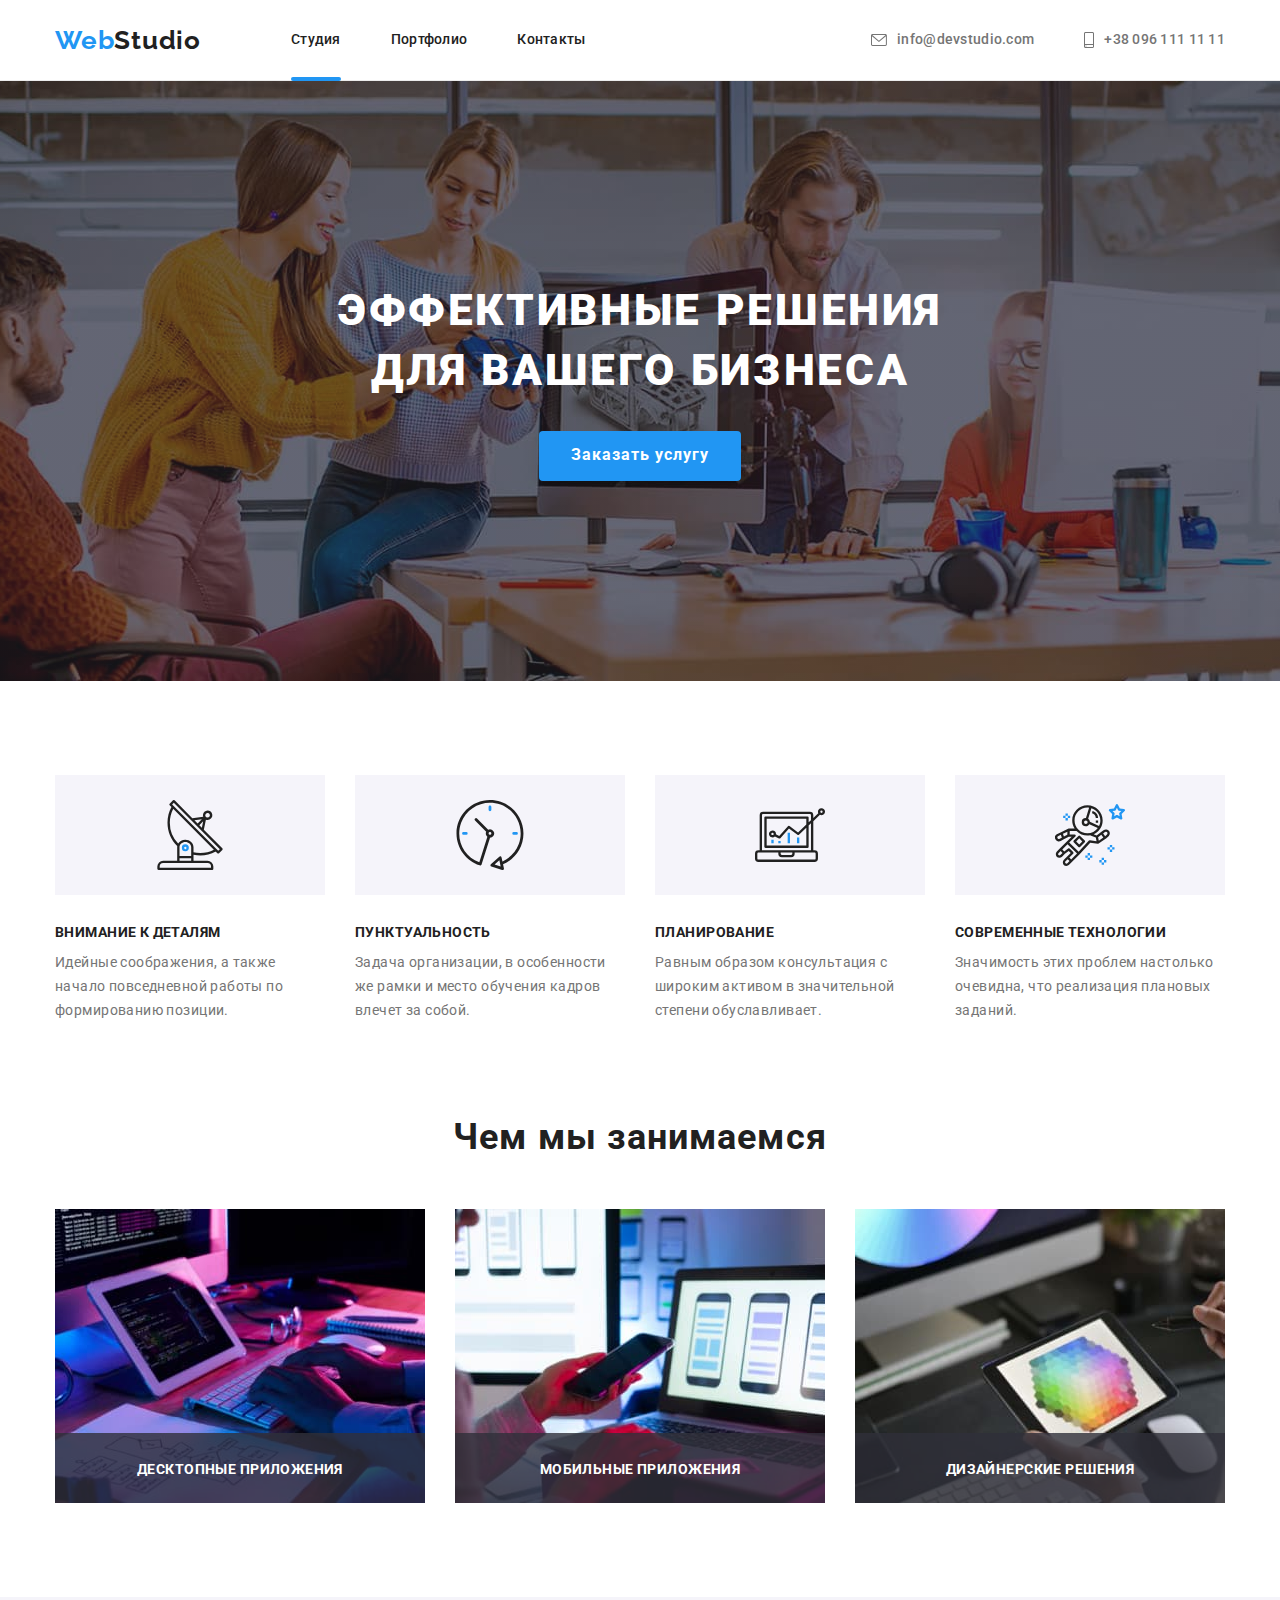
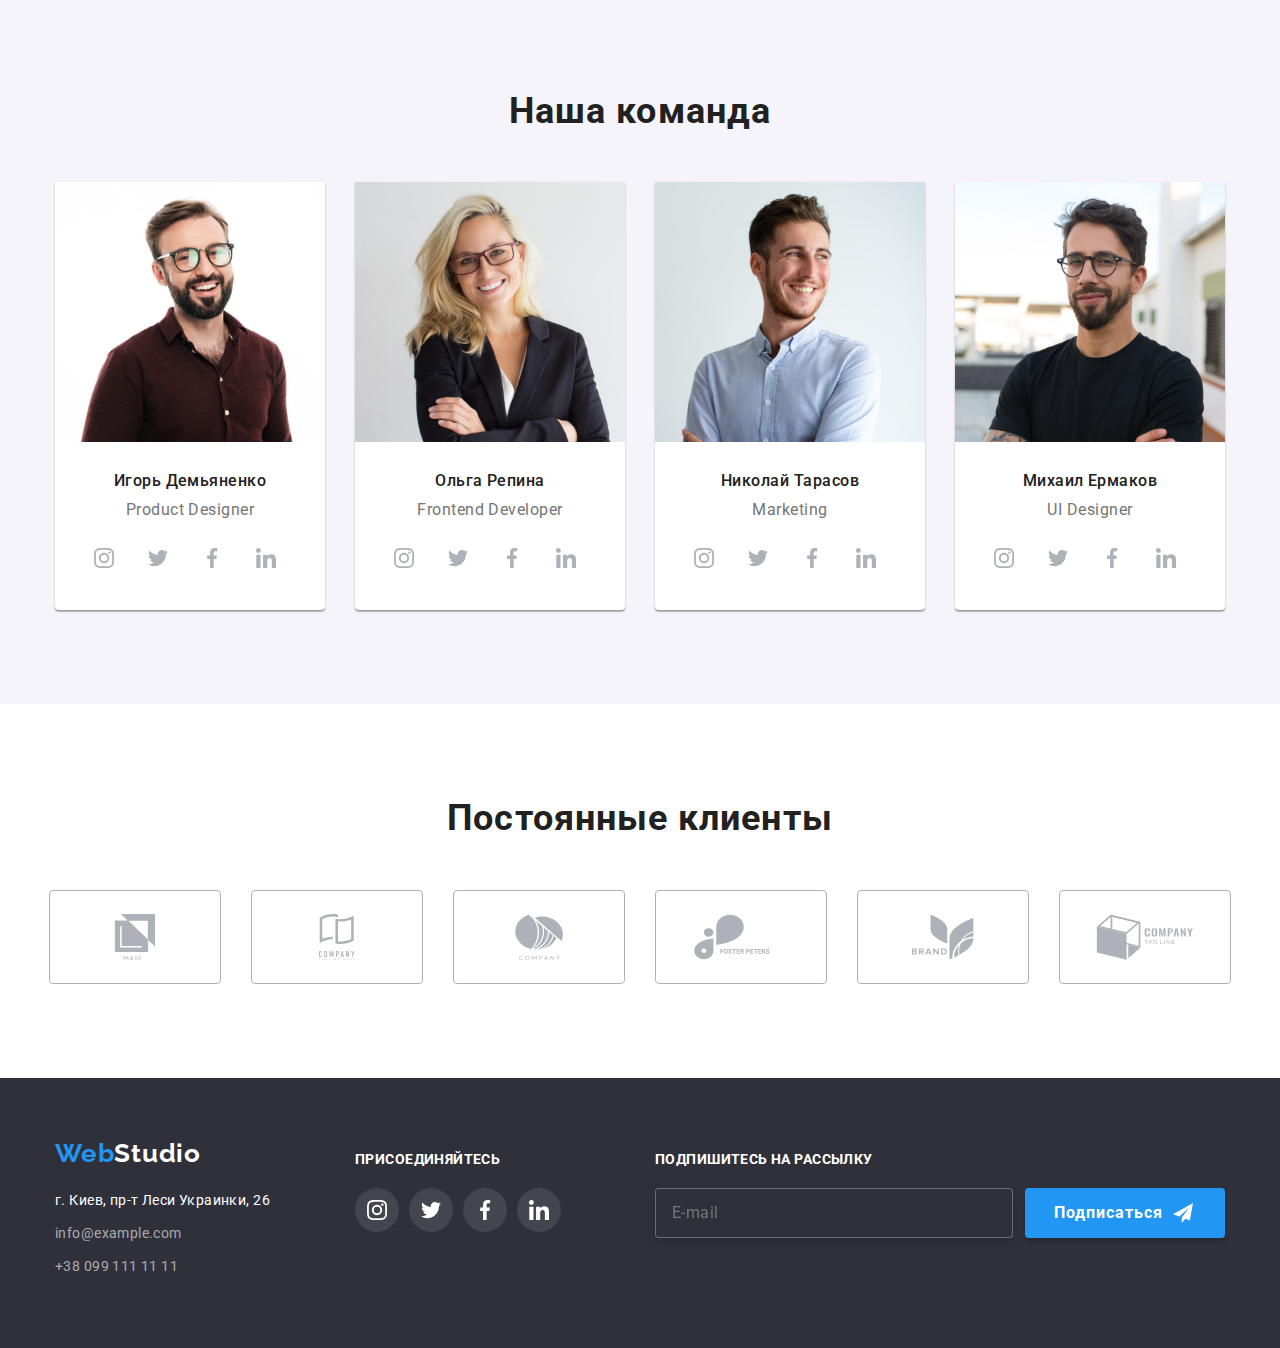
==== commit 4d2b712e: "task 6 Field height correction" ====
--- a/index.html
+++ b/index.html
@@ -105,7 +105,6 @@
                 <textarea
                   name="feedback"
                   id="feedback"
-                  rows="4"
                   placeholder="Введите текст"></textarea>
               </div>
               <label class="label-checkbox">
--- a/css/styles.css
+++ b/css/styles.css
@@ -364,6 +364,8 @@
   padding: 0;
   background: none;
   cursor: pointer;
+
+  transition: fill 250ms cubic-bezier(0.4, 0, 0.2, 1);
 }
 
 .button-modal:hover,
@@ -387,8 +389,8 @@
 }
 .form-input textarea,
 .form-input input {
-  padding-top: 12px;
-  padding-bottom: 12px;
+  height: 40px;
+
   padding-left: 42px;
   padding-right: 16px;
 
@@ -396,12 +398,20 @@
   box-sizing: border-box;
   border-radius: 4px;
   resize: none;
+  cursor: pointer;
+
+  font-size: 14px;
+  line-height: 1.14;
+  letter-spacing: 0.01em;
 
   transition: border-color 250ms cubic-bezier(0.4, 0, 0.2, 1);
 }
 
 .form-input textarea {
+  padding-top: 12px;
+  padding-bottom: 12px;
   padding-left: 16px;
+  height: 120px;
 }
 .form-end {
   margin-bottom: 0;
@@ -427,7 +437,7 @@
   line-height: 1.15;
   letter-spacing: 0.03em;
 
-  margin-top: 8px;
+  margin-top: 0;
   margin-bottom: 12px;
 }
 
@@ -888,6 +898,8 @@
   background: #2196f3;
   box-shadow: 0px 4px 4px rgba(0, 0, 0, 0.15);
   border-radius: 4px;
+
+  border: none;
 }
 .link-icon-footer:hover,
 .link-icon-footer:focus {
